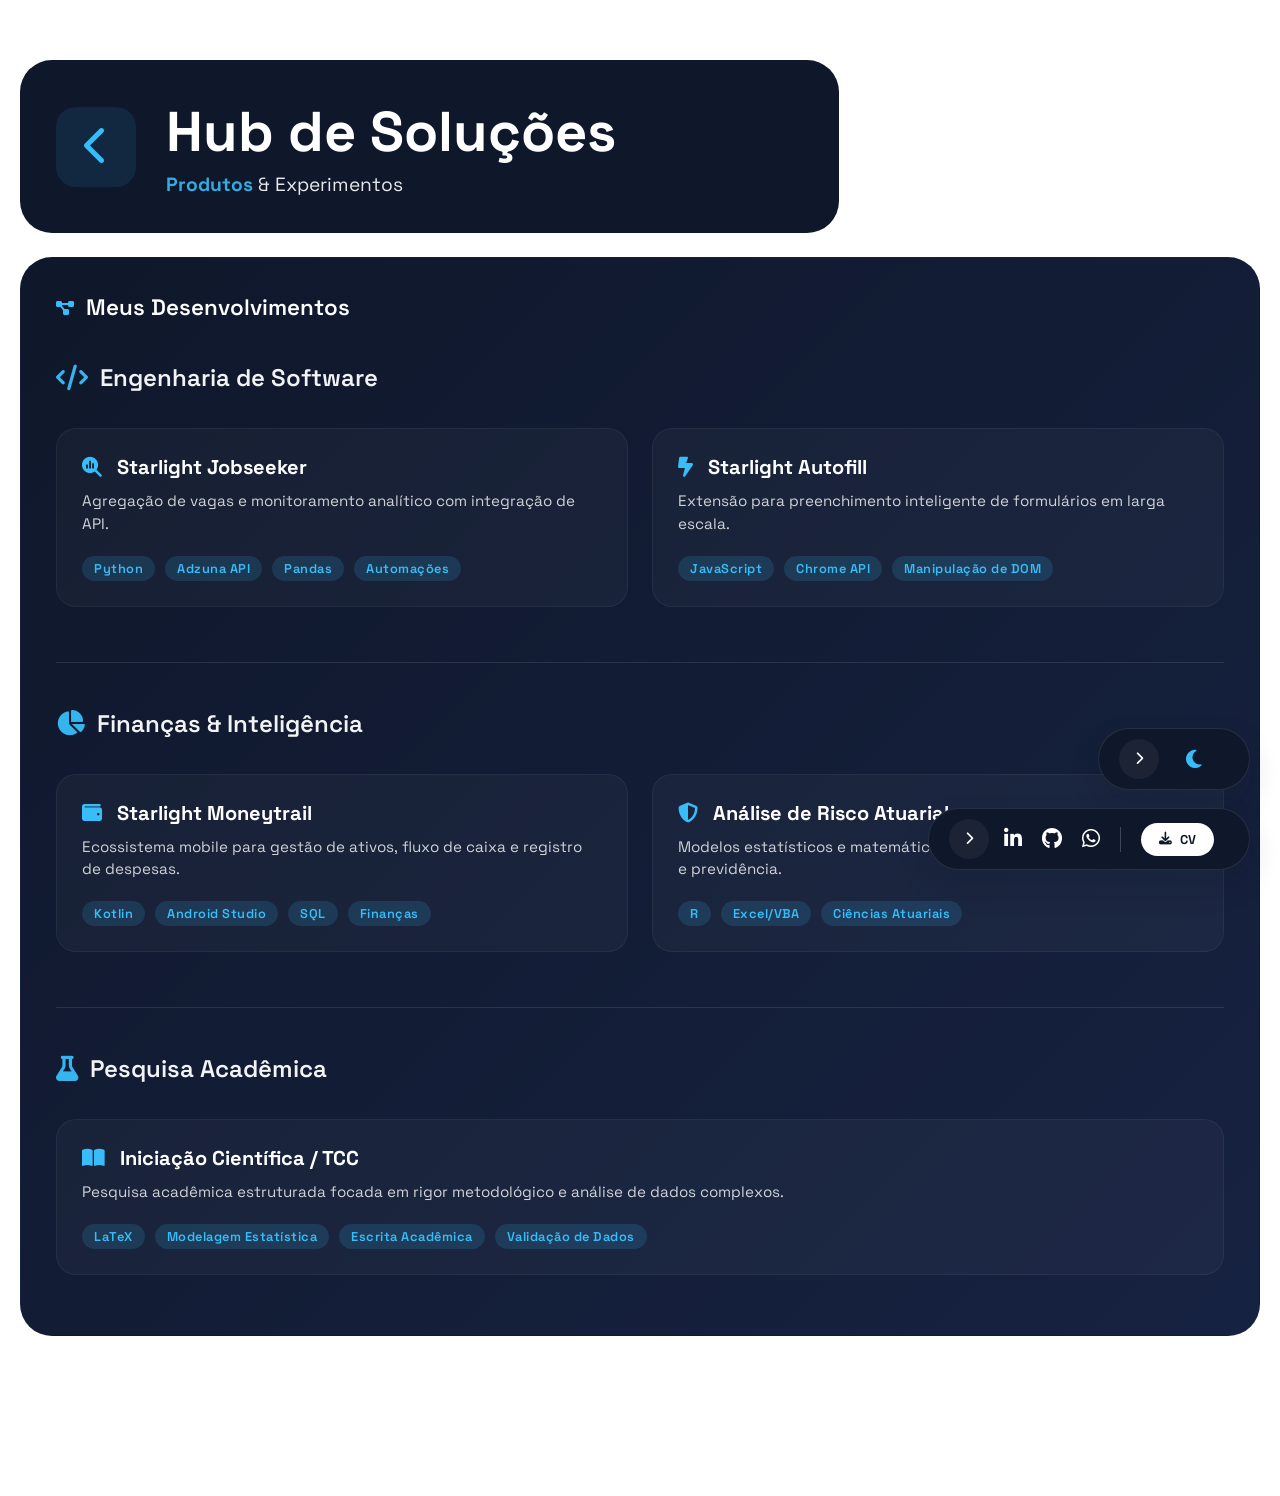
==== projetos.html @ 5968f695 "first commit" ====
<!DOCTYPE html>
<html lang="pt-BR">

<head>
    <meta charset="UTF-8">
    <meta name="viewport" content="width=device-width, initial-scale=1.0">
    <title>hub de soluções | gabriel qr</title>
    <link rel="preconnect" href="https://fonts.googleapis.com">
    <link rel="preconnect" href="https://fonts.gstatic.com" crossorigin>
    <link href="https://fonts.googleapis.com/css2?family=Space+Grotesk:wght@300;400;600;700&display=swap"
        rel="stylesheet">
    <link rel="stylesheet" href="https://cdnjs.cloudflare.com/ajax/libs/font-awesome/6.5.1/css/all.min.css">
    <link rel="stylesheet" href="style.css">
    <style>
        .projects-grid-container {
            display: grid;
            grid-template-columns: repeat(auto-fit, minmax(320px, 1fr));
            gap: 24px;
            width: 100%;
        }

        .hero-icon-container a {
            color: inherit;
            text-decoration: none;
            transition: var(--transition);
        }

        .hero-icon-container a:hover {
            transform: scale(1.1);
            color: white;
        }
    </style>
</head>

<body>

    <main class="portfolio-layout">

        <!-- HEADER HERO (12 Colunas) -->
        <header class="bento-card hero-card">
            <div class="hero-icon-container">
                <a href="index.html" aria-label="Voltar"><i class="fa-solid fa-chevron-left"></i></a>
            </div>
            <div class="hero-content">
                <h1>Hub de Soluções</h1>
                <h2><span class="highlight">Produtos</span> & Experimentos</h2>
            </div>
        </header>

        <!-- MAIN PROJECTS CONTENT (12 Colunas) -->
        <article class="bento-card projects-card" style="grid-column: span 12;">
            <div class="card-title-icon">
                <i class="fa-solid fa-diagram-project"></i>
                <h3>Meus Desenvolvimentos</h3>
            </div>

            <!-- Cluster 1: Engenharia de Software -->
            <div class="cluster-section">
                <h4 class="cluster-title"><i class="fa-solid fa-code"></i> Engenharia de Software</h4>
                <div class="projects-grid-container">
                    <div class="project-module">
                        <div class="project-header">
                            <h4><i class="fa-solid fa-magnifying-glass-chart"
                                    style="color:var(--accent); margin-right:10px;"></i> Starlight Jobseeker</h4>
                        </div>
                        <p>Agregação de vagas e monitoramento analítico com integração de API.</p>
                        <div class="tech-badges">
                            <span class="tech-badge">Python</span>
                            <span class="tech-badge">Adzuna API</span>
                            <span class="tech-badge">Pandas</span>
                            <span class="tech-badge">Automações</span>
                        </div>
                    </div>

                    <div class="project-module">
                        <div class="project-header">
                            <h4><i class="fa-solid fa-bolt-lightning"
                                    style="color:var(--accent); margin-right:10px;"></i> Starlight Autofill</h4>
                        </div>
                        <p>Extensão para preenchimento inteligente de formulários em larga escala.</p>
                        <div class="tech-badges">
                            <span class="tech-badge">JavaScript</span>
                            <span class="tech-badge">Chrome API</span>
                            <span class="tech-badge">Manipulação de DOM</span>
                        </div>
                    </div>
                </div>
            </div>

            <hr class="card-divider">

            <!-- Cluster 2: Finanças & Inteligência -->
            <div class="cluster-section">
                <h4 class="cluster-title"><i class="fa-solid fa-chart-pie"></i> Finanças & Inteligência</h4>
                <div class="projects-grid-container">
                    <div class="project-module">
                        <div class="project-header">
                            <h4><i class="fa-solid fa-wallet" style="color:var(--accent); margin-right:10px;"></i>
                                Starlight Moneytrail</h4>
                        </div>
                        <p>Ecossistema mobile para gestão de ativos, fluxo de caixa e registro de despesas.</p>
                        <div class="tech-badges">
                            <span class="tech-badge">Kotlin</span>
                            <span class="tech-badge">Android Studio</span>
                            <span class="tech-badge">SQL</span>
                            <span class="tech-badge">Finanças</span>
                        </div>
                    </div>

                    <div class="project-module">
                        <div class="project-header">
                            <h4><i class="fa-solid fa-shield-halved"
                                    style="color:var(--accent); margin-right:10px;"></i> Análise de Risco Atuarial</h4>
                        </div>
                        <p>Modelos estatísticos e matemáticos voltados ao mercado de seguros e previdência.</p>
                        <div class="tech-badges">
                            <span class="tech-badge">R</span>
                            <span class="tech-badge">Excel/VBA</span>
                            <span class="tech-badge">Ciências Atuariais</span>
                        </div>
                    </div>
                </div>
            </div>

            <hr class="card-divider">

            <!-- Cluster 3: Pesquisa Acadêmica -->
            <div class="cluster-section">
                <h4 class="cluster-title"><i class="fa-solid fa-flask"></i> Pesquisa Acadêmica</h4>
                <div class="projects-grid-container">
                    <div class="project-module">
                        <div class="project-header">
                            <h4><i class="fa-solid fa-book-open" style="color:var(--accent); margin-right:10px;"></i>
                                Iniciação Científica / TCC</h4>
                        </div>
                        <p>Pesquisa acadêmica estruturada focada em rigor metodológico e análise de dados complexos.</p>
                        <div class="tech-badges">
                            <span class="tech-badge">LaTeX</span>
                            <span class="tech-badge">Modelagem Estatística</span>
                            <span class="tech-badge">Escrita Acadêmica</span>
                            <span class="tech-badge">Validação de Dados</span>
                        </div>
                    </div>
                </div>
            </div>

        </article>
    </main>

    <nav class="action-dock" id="themeDock" style="bottom: 110px;">
        <button class="dock-toggle" id="themeDockToggle" aria-label="Toggle Theme Dock">
            <i class="fa-solid fa-chevron-right"></i>
        </button>
        <div class="dock-wrapper">
            <button id="themeToggleBtn" class="theme-toggle-btn" aria-label="Alternar Tema">
                <i class="fa-solid fa-moon"></i>
            </button>
        </div>
    </nav>

    <nav class="action-dock" id="actionDock">
        <button class="dock-toggle" id="dockToggle" aria-label="Toggle Dock">
            <i class="fa-solid fa-chevron-right"></i>
        </button>
        <div class="dock-wrapper">
            <a href="https://linkedin.com/in/gabrielqramires" target="_blank"><i
                    class="fa-brands fa-linkedin-in"></i></a>
            <a href="https://github.com/aqramires" target="_blank"><i class="fa-brands fa-github"></i></a>
            <a href="https://wa.me/5511981564181" target="_blank"><i class="fa-brands fa-whatsapp"></i></a>
            <div class="dock-sep"></div>
            <a href="cv_gabriel_qr.pdf" download class="dock-cv">
                <i class="fa-solid fa-download"></i> <span>CV</span>
            </a>
        </div>
    </nav>

    <script src="actions.js"></script>
</body>

</html>
---- style.css ----
:root {
    --bg-white: #ffffff;
    --navy: #0f172a;
    --navy-light: #1e293b;
    --accent: #38bdf8;
    --gray-light: #f1f5f9;
    --border: #e2e8f0;
    --transition: all 0.3s cubic-bezier(0.4, 0, 0.2, 1);
    --card-border: transparent;
}

[data-theme="dark"] {
    --bg-white: #020617; /* Slate muito escuro para o fundo da página */
    --navy: #0f172a; /* Mantém os cards escuros */
    --navy-light: #1e293b;
    --card-border: rgba(255, 255, 255, 0.05); /* Borda sutil para separar os cards do fundo escuro */
}

* { margin: 0; padding: 0; box-sizing: border-box; }
body {
    font-family: 'Space Grotesk', sans-serif;
    background-color: var(--bg-white);
    color: var(--navy);
    min-height: 100vh;
    padding: 60px 20px 160px;
    display: flex;
    justify-content: center;
    transition: background-color 0.5s ease;
}

/* ========================================= */
/* 12-COLUMN GRID SYSTEM (UX RESTRUCTURE)    */
/* ========================================= */
.portfolio-layout {
    display: grid;
    grid-template-columns: 1fr;
    gap: 24px;
    width: 100%;
    max-width: 1350px;
    align-items: stretch;
}

@media (min-width: 1024px) {
    .portfolio-layout {
        grid-template-columns: repeat(12, 1fr);
    }
    .hero-card { grid-column: span 8; }
    .edu-card { grid-column: span 4; display: flex; flex-direction: column; justify-content: center; }
    .sidebar { grid-column: span 4; }
    .main-content { grid-column: span 8; }
    .cert-card { grid-column: span 4; }
    .projects-card { grid-column: span 8; display: flex; flex-direction: column; justify-content: center; }
    .skills-card { grid-column: span 12; }
}

.sidebar, .main-content {
    display: flex;
    flex-direction: column;
    gap: 24px;
}


/* Base Bento Card Components */
.bento-card {
    background: var(--navy);
    color: white;
    border-radius: 32px;
    padding: 35px;
    text-decoration: none;
    transition: var(--transition);
    border: 1px solid var(--card-border);
}
.bento-card:hover { 
    transform: translateY(-5px); 
    box-shadow: 0 20px 40px rgba(15, 23, 42, 0.15); 
}

/* Hero Section */
.hero-card {
    display: flex;
    align-items: center;
    gap: 30px;
}
.hero-icon-container {
    width: 80px;
    height: 80px;
    background: rgba(56, 189, 248, 0.1);
    border-radius: 20px;
    display: flex;
    align-items: center;
    justify-content: center;
    font-size: 2.5rem;
    color: var(--accent);
    flex-shrink: 0;
}
.hero-content h1 { font-size: 3.5rem; margin-bottom: 5px; }
.hero-content h2 { font-weight: 400; font-size: 1.2rem; opacity: 0.9; }

/* Visual Highlights */
.highlight {
    color: var(--accent);
    font-weight: 700;
}
.card-divider {
    border: none;
    height: 1px;
    background: rgba(255, 255, 255, 0.1);
    margin: 30px 0;
}

.card-title-icon { 
    display: flex; 
    align-items: center; 
    gap: 12px; 
    margin-bottom: 25px; 
    color: var(--accent); 
}
.card-title-icon h3 { font-size: 1.4rem; font-weight: 600; color: white; }

/* Sidebar Elements */
.about-card p {
    font-size: 1rem;
    line-height: 1.6;
    opacity: 0.9;
}
.lang-info {
    margin-top: 15px;
    font-size: 1rem;
    color: var(--accent);
    display: inline-flex;
    align-items: center;
    gap: 8px;
    background: rgba(56, 189, 248, 0.1);
    padding: 6px 14px;
    border-radius: 8px;
    font-weight: 600;
}

.cert-icon { color: var(--accent); margin-right: 8px; font-size: 1.1rem; }

.resumo-details {
    max-height: 0;
    overflow: hidden;
    transition: max-height 0.5s cubic-bezier(0.4, 0, 0.2, 1), opacity 0.5s ease;
    opacity: 0;
}
.about-card.expanded .resumo-details {
    max-height: 800px;
    opacity: 1;
}

.edu-item { margin-bottom: 20px; }
.edu-item:last-child { margin-bottom: 0; }
.edu-item strong { display: block; font-size: 1.1rem; margin-bottom: 5px; }
.edu-item p { opacity: 0.7; font-size: 0.9rem; }

.skills-content {
    display: grid;
    grid-template-columns: repeat(auto-fit, minmax(250px, 1fr));
    gap: 30px;
}
.skill-category h4 { color: var(--accent); font-size: 1rem; margin-bottom: 8px; display: flex; align-items: center; gap: 8px; }
.skill-category p { font-size: 0.95rem; opacity: 0.9; line-height: 1.4; }

.extra-list { list-style: none; }
.extra-list li { margin-bottom: 15px; font-size: 0.95rem; line-height: 1.5; opacity: 0.9; }
.extra-list strong { color: var(--accent); }

/* Main Content: Vertical Timeline */
.card-title-header-row {
    display: flex;
    justify-content: space-between;
    align-items: flex-start;
}
.global-action-btn {
    background: transparent;
    color: var(--accent);
    border: 1px solid var(--accent);
    padding: 6px 12px;
    border-radius: 20px;
    font-size: 0.85rem;
    font-weight: 600;
    cursor: pointer;
    transition: var(--transition);
}
.global-action-btn:hover {
    background: var(--accent);
    color: var(--navy);
}

.timeline {
    display: flex;
    flex-direction: column;
    gap: 30px;
    margin-left: 20px;
    border-left: 2px solid rgba(255, 255, 255, 0.1);
    padding-left: 30px;
}
.timeline-item {
    position: relative;
}
.timeline-icon {
    position: absolute;
    left: -50px; /* 30px padding + 20px half width */
    top: 0;
    width: 40px;
    height: 40px;
    background: var(--navy-light);
    border: 2px solid var(--accent);
    border-radius: 50%;
    display: flex;
    align-items: center;
    justify-content: center;
    color: white;
    font-size: 1.2rem;
    z-index: 2;
}
.timeline-content h4 { font-size: 1.4rem; margin-bottom: 5px; }
.timeline-content .date { display: inline-block; font-size: 0.9rem; color: var(--accent); margin-bottom: 10px; font-weight: 600; background: rgba(56, 189, 248, 0.1); padding: 4px 10px; border-radius: 6px; }

/* Timeline Expansion Styles */
.expand-btn {
    display: flex;
    align-items: center;
    gap: 6px;
    background: none;
    border: none;
    color: white;
    opacity: 0.6;
    font-family: inherit;
    font-size: 0.9rem;
    cursor: pointer;
    margin-bottom: 15px;
    transition: var(--transition);
}
.expand-btn:hover { opacity: 1; color: var(--accent); }
.expand-btn i { transition: transform 0.3s ease; }
.timeline-item.expanded .expand-btn i { transform: rotate(180deg); }

.timeline-details {
    max-height: 0;
    overflow: hidden;
    transition: max-height 0.5s cubic-bezier(0.4, 0, 0.2, 1), opacity 0.5s ease;
    opacity: 0;
}
.timeline-item.expanded .timeline-details {
    max-height: 1000px; /* valor grande o suficiente para o conteúdo */
    opacity: 1;
}

.timeline-content ul { list-style: none; }
.timeline-content li { font-size: 1rem; line-height: 1.6; opacity: 0.85; margin-bottom: 12px; position: relative; padding-left: 15px; }
.timeline-content li::before { content: "•"; color: var(--accent); font-weight: bold; position: absolute; left: 0; top: 0; }

/* Main Content: Project Stack */
.projects-card { background: linear-gradient(135deg, var(--navy) 0%, #162241 100%); }
.project-stack {
    display: flex;
    flex-direction: column;
    gap: 20px;
}

/* Cluster Titles (Projetos.html) */
.cluster-section {
    margin-bottom: 25px;
}
.cluster-title {
    font-size: 1.5rem;
    color: white;
    margin-bottom: 35px; /* Distanciamento extra exigido */
    margin-top: 15px;
    display: flex;
    align-items: center;
    gap: 12px;
    opacity: 0.95;
    font-weight: 600;
}
.cluster-title i {
    color: var(--accent);
    font-size: 1.6rem;
}

.project-module {
    background: rgba(255, 255, 255, 0.03);
    border: 1px solid rgba(255, 255, 255, 0.05);
    border-radius: 20px;
    padding: 25px;
    transition: var(--transition);
}
.project-module:hover { background: rgba(255, 255, 255, 0.06); transform: translateX(5px); }
.project-header { display: flex; justify-content: space-between; align-items: center; margin-bottom: 10px; }
.project-header h4 { font-size: 1.25rem; font-weight: 700; color: white; }
.repo-link { color: var(--accent); font-size: 1.2rem; opacity: 0.8; transition: var(--transition); }
.repo-link:hover { opacity: 1; transform: scale(1.1); }
.project-module p { font-size: 0.95rem; line-height: 1.5; opacity: 0.8; margin-bottom: 20px; }
.tech-badges { display: flex; flex-wrap: wrap; gap: 10px; }
.tech-badge { background: rgba(56, 189, 248, 0.15); color: var(--accent); font-size: 0.8rem; font-weight: 600; padding: 4px 12px; border-radius: 20px; letter-spacing: 0.5px; }

/* Floating Action Dock */
.action-dock {
    position: fixed;
    bottom: 30px;
    right: 30px;
    display: flex;
    background: var(--navy);
    border-radius: 50px;
    padding: 10px 20px;
    box-shadow: 0 15px 30px rgba(15, 23, 42, 0.2);
    z-index: 1000;
    align-items: center;
    transition: all 0.5s cubic-bezier(0.4, 0, 0.2, 1);
    border: 1px solid rgba(255, 255, 255, 0.1);
}

/* THEME TOGGLE BTN */
.theme-toggle-btn {
    width: 40px;
    height: 40px;
    border-radius: 50%;
    background: transparent;
    color: var(--accent);
    border: none;
    cursor: pointer;
    font-size: 1.3rem;
    display: flex;
    align-items: center;
    justify-content: center;
    transition: var(--transition);
}
.theme-toggle-btn:hover {
    transform: scale(1.1) rotate(15deg);
}
[data-theme="dark"] .theme-toggle-btn {
    background: #1e293b;
    color: #eab308;
}

.action-dock.retracted { transform: translateX(calc(100% - 40px)); }
.dock-toggle {
    background: rgba(255,255,255,0.05); border: none; color: white;
    width: 40px; height: 40px; border-radius: 50%; cursor: pointer;
    display: flex; align-items: center; justify-content: center;
    transition: var(--transition); flex-shrink: 0;
    margin-right: 15px; /* afasta a seta dos ícones para não conflitar */
}
.dock-toggle:hover { background: rgba(255,255,255,0.15); }
.dock-toggle i { transition: transform 0.4s cubic-bezier(0.4, 0, 0.2, 1); }
.action-dock.retracted .dock-toggle i { transform: rotate(180deg); }
.dock-wrapper { display: flex; align-items: center; gap: 20px; padding-right: 15px; }
.dock-wrapper a { color: white; font-size: 1.3rem; transition: var(--transition); text-decoration: none; }
.dock-wrapper a:hover { color: var(--accent); transform: scale(1.2); }
.dock-sep { width: 1px; height: 25px; background: rgba(255,255,255,0.2); }
.dock-cv { background: white; color: var(--navy) !important; padding: 8px 18px; border-radius: 20px; font-size: 0.8rem !important; font-weight: 700; display: flex; align-items: center; gap: 8px; }

/* Responsividade Mobile */
@media (max-width: 768px) {
    .hero-card { flex-direction: column; text-align: center; padding: 30px 20px; }
    .hero-content h1 { font-size: 2.5rem; }
    .hero-content h2 { font-size: 1rem; }
    .timeline { margin-left: 10px; padding-left: 20px; }
    .timeline-icon { left: -30px; width: 30px; height: 30px; font-size: 1rem; }
}
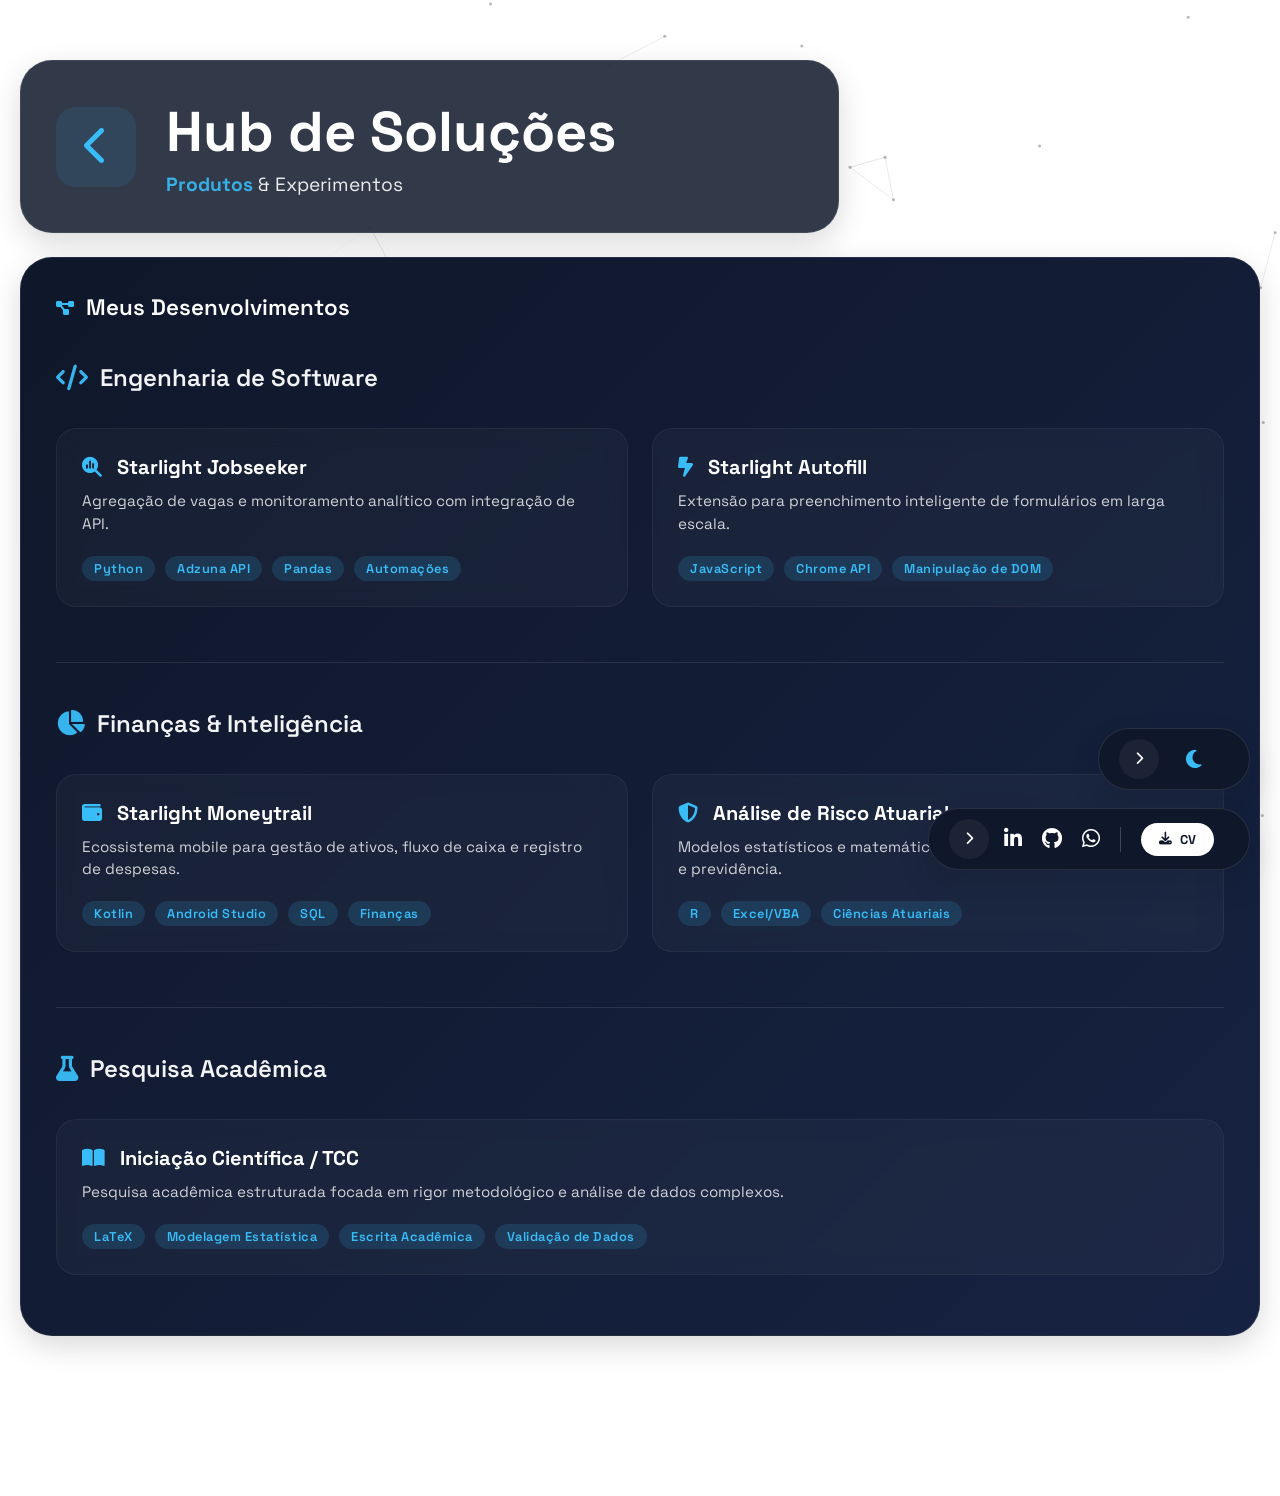
==== commit f10c4a0b: "updated visuals project narratives" ====
--- a/projetos.html
+++ b/projetos.html
@@ -33,6 +33,7 @@
 </head>
 
 <body>
+    <canvas id="networkBg"></canvas>
 
     <main class="portfolio-layout">
 
@@ -58,7 +59,7 @@
             <div class="cluster-section">
                 <h4 class="cluster-title"><i class="fa-solid fa-code"></i> Engenharia de Software</h4>
                 <div class="projects-grid-container">
-                    <div class="project-module">
+                    <div class="project-module" data-modal="tpl-jobseeker">
                         <div class="project-header">
                             <h4><i class="fa-solid fa-magnifying-glass-chart"
                                     style="color:var(--accent); margin-right:10px;"></i> Starlight Jobseeker</h4>
@@ -72,7 +73,7 @@
                         </div>
                     </div>
 
-                    <div class="project-module">
+                    <div class="project-module" data-modal="tpl-autofill">
                         <div class="project-header">
                             <h4><i class="fa-solid fa-bolt-lightning"
                                     style="color:var(--accent); margin-right:10px;"></i> Starlight Autofill</h4>
@@ -93,7 +94,7 @@
             <div class="cluster-section">
                 <h4 class="cluster-title"><i class="fa-solid fa-chart-pie"></i> Finanças & Inteligência</h4>
                 <div class="projects-grid-container">
-                    <div class="project-module">
+                    <div class="project-module" data-modal="tpl-moneytrail">
                         <div class="project-header">
                             <h4><i class="fa-solid fa-wallet" style="color:var(--accent); margin-right:10px;"></i>
                                 Starlight Moneytrail</h4>
@@ -146,6 +147,62 @@
 
         </article>
     </main>
+
+    <!-- MODAIS DE PROJETO -->
+    <div class="project-modal-overlay" id="modalOverlay">
+        <div class="project-modal-content">
+            <button class="modal-close-btn" id="modalCloseBtn" aria-label="Fechar"><i class="fa-solid fa-xmark"></i></button>
+            <div id="modalBody"></div>
+        </div>
+    </div>
+
+    <template id="tpl-jobseeker">
+        <h2 style="margin-bottom: 20px; font-size: 1.8rem;"><i class="fa-solid fa-cogs" style="color:var(--accent); margin-right: 15px;"></i> Starlight Jobseeker</h2>
+        <div class="modal-section">
+            <h3>O Desafio</h3>
+            <p>A fragmentação de vagas em plataformas distintas dificultava o monitoramento e a análise quantitativa do mercado para carreiras específicas. Havia a necessidade de consolidar os dados e extrair insights analíticos de forma escalável.</p>
+        </div>
+        <div class="modal-section">
+            <h3>A Engenharia</h3>
+            <p>Construída em Python, a aplicação consome a API da Adzuna, filtrando requisições em tempo real. Os dados são estruturados com Pandas e disponibilizados em um dashboard interativo para análise exploratória e rastreamento de aplicações.</p>
+        </div>
+        <div class="modal-section">
+            <h3>O Impacto</h3>
+            <p>Redução drástica no tempo gasto na busca manual de vagas, gerando um repositório centralizado que permite visão estratégica e exportação automatizada para acompanhamento do funil de candidaturas.</p>
+        </div>
+    </template>
+
+    <template id="tpl-moneytrail">
+        <h2 style="margin-bottom: 20px; font-size: 1.8rem;"><i class="fa-solid fa-search-dollar" style="color:var(--accent); margin-right: 15px;"></i> Starlight Moneytrail</h2>
+        <div class="modal-section">
+            <h3>O Desafio</h3>
+            <p>Ausência de uma ferramenta mobile que unificasse a gestão de fluxo de caixa pessoal com uma auditoria rigorosa de despesas em tempo real, sem dependência de planilhas complexas.</p>
+        </div>
+        <div class="modal-section">
+            <h3>A Engenharia</h3>
+            <p>Desenvolvido nativamente em Kotlin para Android Studio, o aplicativo utiliza banco de dados para armazenamento local e logs imutáveis, garantindo integridade e consistência transacional nos registros de ativos e passivos.</p>
+        </div>
+        <div class="modal-section">
+            <h3>O Impacto</h3>
+            <p>Centralizou 100% da operação financeira em um único ecossistema mobile de alta performance, permitindo rastreabilidade granular e projeções analíticas sobre o patrimônio consolidado.</p>
+        </div>
+    </template>
+
+    <template id="tpl-autofill">
+        <h2 style="margin-bottom: 20px; font-size: 1.8rem;"><i class="fa-solid fa-bolt" style="color:var(--accent); margin-right: 15px;"></i> Starlight Autofill</h2>
+        <div class="modal-section">
+            <h3>O Desafio</h3>
+            <p>Processos seletivos exigem o preenchimento repetitivo de formulários extensos. A tarefa consumia tempo excessivo e era propensa a erros de digitação.</p>
+        </div>
+        <div class="modal-section">
+            <h3>A Engenharia</h3>
+            <p>Extensão baseada em JavaScript Vanilla e Chrome API. O script injeta lógica de mapeamento no DOM, identificando campos de formulário por heurísticas e auto-preenchendo dados armazenados no navegador.</p>
+        </div>
+        <div class="modal-section">
+            <h3>O Impacto</h3>
+            <p>Acelerou o tempo de candidatura em mais de 90% (de minutos para instantes), aumentando drasticamente o volume e a precisão das submissões diárias.</p>
+        </div>
+    </template>
 
     <nav class="action-dock" id="themeDock" style="bottom: 110px;">
         <button class="dock-toggle" id="themeDockToggle" aria-label="Toggle Theme Dock">
--- a/style.css
+++ b/style.css
@@ -10,10 +10,21 @@
 }
 
 [data-theme="dark"] {
-    --bg-white: #020617; /* Slate muito escuro para o fundo da página */
-    --navy: #0f172a; /* Mantém os cards escuros */
+    --bg-white: #020617; 
+    --navy: #0f172a; 
     --navy-light: #1e293b;
-    --card-border: rgba(255, 255, 255, 0.05); /* Borda sutil para separar os cards do fundo escuro */
+    --card-border: rgba(255, 255, 255, 0.08); 
+}
+
+/* Fundo Dinâmico & Cursor */
+#networkBg {
+    position: fixed;
+    top: 0;
+    left: 0;
+    width: 100vw;
+    height: 100vh;
+    z-index: -1;
+    pointer-events: none;
 }
 
 * { margin: 0; padding: 0; box-sizing: border-box; }
@@ -62,13 +73,16 @@
 
 /* Base Bento Card Components */
 .bento-card {
-    background: var(--navy);
+    background: rgba(15, 23, 42, 0.85); /* Navy translúcido */
+    backdrop-filter: blur(12px);
+    -webkit-backdrop-filter: blur(12px);
     color: white;
     border-radius: 32px;
     padding: 35px;
     text-decoration: none;
     transition: var(--transition);
-    border: 1px solid var(--card-border);
+    border: 1px solid rgba(255, 255, 255, 0.08);
+    box-shadow: 0 10px 30px rgba(0, 0, 0, 0.15);
 }
 .bento-card:hover { 
     transform: translateY(-5px); 
@@ -161,6 +175,8 @@
 }
 .skill-category h4 { color: var(--accent); font-size: 1rem; margin-bottom: 8px; display: flex; align-items: center; gap: 8px; }
 .skill-category p { font-size: 0.95rem; opacity: 0.9; line-height: 1.4; }
+.skill-category { background: rgba(255,255,255,0.03); padding: 20px; border-radius: 20px; text-align: left; transition: var(--transition); border: 1px solid transparent; }
+.skill-category:hover { background: rgba(255,255,255,0.06); transform: translateY(-3px); }
 
 .extra-list { list-style: none; }
 .extra-list li { margin-bottom: 15px; font-size: 0.95rem; line-height: 1.5; opacity: 0.9; }
@@ -282,13 +298,69 @@
 
 .project-module {
     background: rgba(255, 255, 255, 0.03);
+    backdrop-filter: blur(10px);
+    -webkit-backdrop-filter: blur(10px);
     border: 1px solid rgba(255, 255, 255, 0.05);
     border-radius: 20px;
     padding: 25px;
     transition: var(--transition);
-}
-.project-module:hover { background: rgba(255, 255, 255, 0.06); transform: translateX(5px); }
+    cursor: pointer;
+}
+.project-module:hover { background: rgba(255, 255, 255, 0.08); transform: translateY(-5px); box-shadow: 0 10px 20px rgba(0,0,0,0.2); }
 .project-header { display: flex; justify-content: space-between; align-items: center; margin-bottom: 10px; }
+
+/* Deep Dive Modals */
+.project-modal-overlay {
+    position: fixed;
+    top: 0; left: 0; width: 100vw; height: 100vh;
+    background: rgba(2, 6, 23, 0.8);
+    backdrop-filter: blur(8px);
+    -webkit-backdrop-filter: blur(8px);
+    z-index: 10000;
+    display: flex;
+    justify-content: center;
+    align-items: center;
+    opacity: 0;
+    pointer-events: none;
+    transition: var(--transition);
+}
+.project-modal-overlay.active {
+    opacity: 1;
+    pointer-events: all;
+}
+.project-modal-content {
+    background: var(--navy);
+    width: 90%;
+    max-width: 700px;
+    max-height: 90vh;
+    overflow-y: auto;
+    border-radius: 20px;
+    padding: 40px;
+    border: 1px solid rgba(255, 255, 255, 0.1);
+    box-shadow: 0 25px 50px rgba(0,0,0,0.5);
+    transform: translateY(30px) scale(0.95);
+    transition: all 0.4s cubic-bezier(0.25, 1, 0.5, 1);
+    position: relative;
+    color: white;
+}
+.project-modal-overlay.active .project-modal-content {
+    transform: translateY(0) scale(1);
+}
+.modal-close-btn {
+    position: absolute;
+    top: 20px; right: 20px;
+    background: transparent;
+    border: none;
+    color: white;
+    font-size: 1.5rem;
+    cursor: pointer;
+    transition: var(--transition);
+}
+.modal-close-btn:hover { color: var(--accent); transform: scale(1.1) rotate(90deg); }
+.modal-section { margin-top: 25px; }
+.modal-section h3 { font-size: 1.2rem; color: var(--accent); margin-bottom: 10px; display: flex; align-items: center; gap: 10px; }
+.modal-section p { font-size: 1rem; line-height: 1.6; opacity: 0.85; }
+
 .project-header h4 { font-size: 1.25rem; font-weight: 700; color: white; }
 .repo-link { color: var(--accent); font-size: 1.2rem; opacity: 0.8; transition: var(--transition); }
 .repo-link:hover { opacity: 1; transform: scale(1.1); }
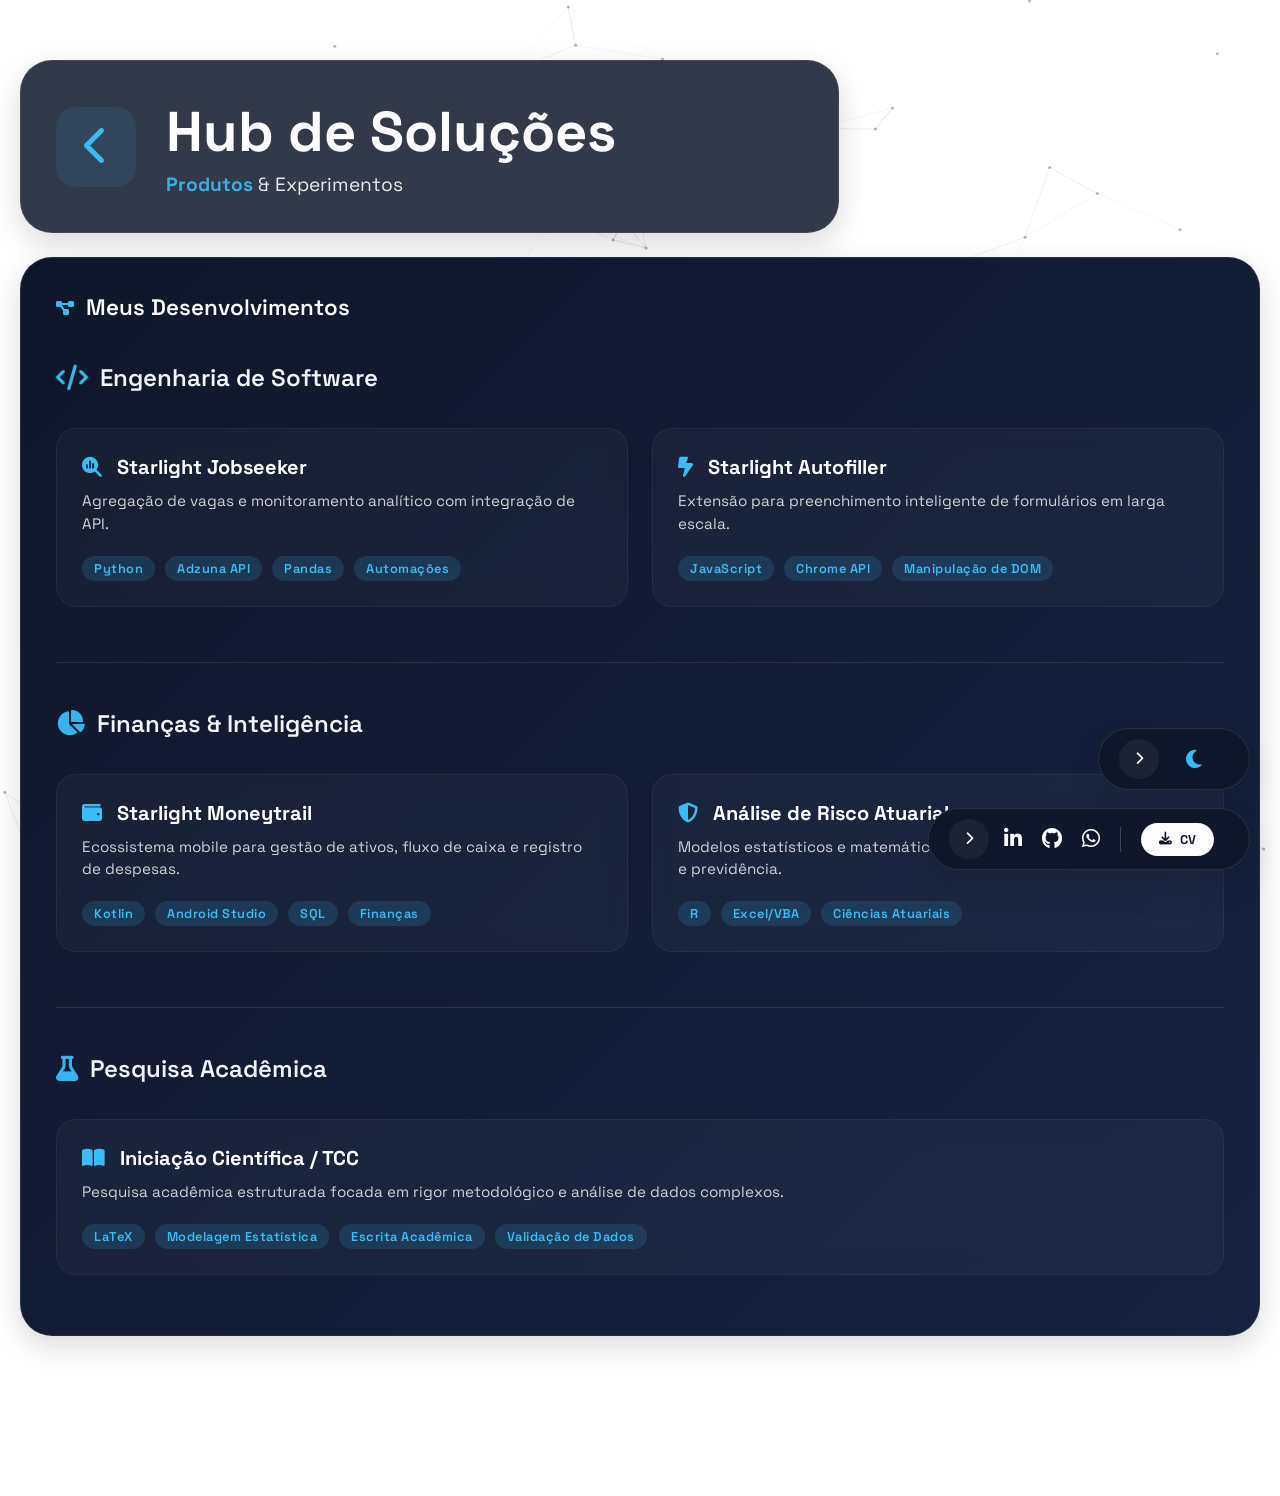
==== commit 8cca6443: "fixed typo and docker persistence animation" ====
--- a/projetos.html
+++ b/projetos.html
@@ -76,7 +76,7 @@
                     <div class="project-module" data-modal="tpl-autofill">
                         <div class="project-header">
                             <h4><i class="fa-solid fa-bolt-lightning"
-                                    style="color:var(--accent); margin-right:10px;"></i> Starlight Autofill</h4>
+                                    style="color:var(--accent); margin-right:10px;"></i> Starlight Autofiller</h4>
                         </div>
                         <p>Extensão para preenchimento inteligente de formulários em larga escala.</p>
                         <div class="tech-badges">
@@ -151,56 +151,73 @@
     <!-- MODAIS DE PROJETO -->
     <div class="project-modal-overlay" id="modalOverlay">
         <div class="project-modal-content">
-            <button class="modal-close-btn" id="modalCloseBtn" aria-label="Fechar"><i class="fa-solid fa-xmark"></i></button>
+            <button class="modal-close-btn" id="modalCloseBtn" aria-label="Fechar"><i
+                    class="fa-solid fa-xmark"></i></button>
             <div id="modalBody"></div>
         </div>
     </div>
 
     <template id="tpl-jobseeker">
-        <h2 style="margin-bottom: 20px; font-size: 1.8rem;"><i class="fa-solid fa-cogs" style="color:var(--accent); margin-right: 15px;"></i> Starlight Jobseeker</h2>
+        <h2 style="margin-bottom: 20px; font-size: 1.8rem;"><i class="fa-solid fa-cogs"
+                style="color:var(--accent); margin-right: 15px;"></i> Starlight Jobseeker</h2>
         <div class="modal-section">
             <h3>O Desafio</h3>
-            <p>A fragmentação de vagas em plataformas distintas dificultava o monitoramento e a análise quantitativa do mercado para carreiras específicas. Havia a necessidade de consolidar os dados e extrair insights analíticos de forma escalável.</p>
+            <p>A fragmentação de vagas em plataformas distintas dificultava o monitoramento e a análise quantitativa do
+                mercado para carreiras específicas. Havia a necessidade de consolidar os dados e extrair insights
+                analíticos de forma escalável.</p>
         </div>
         <div class="modal-section">
             <h3>A Engenharia</h3>
-            <p>Construída em Python, a aplicação consome a API da Adzuna, filtrando requisições em tempo real. Os dados são estruturados com Pandas e disponibilizados em um dashboard interativo para análise exploratória e rastreamento de aplicações.</p>
+            <p>Construída em Python, a aplicação consome a API da Adzuna, filtrando requisições em tempo real. Os dados
+                são estruturados com Pandas e disponibilizados em um dashboard interativo para análise exploratória e
+                rastreamento de aplicações.</p>
         </div>
         <div class="modal-section">
             <h3>O Impacto</h3>
-            <p>Redução drástica no tempo gasto na busca manual de vagas, gerando um repositório centralizado que permite visão estratégica e exportação automatizada para acompanhamento do funil de candidaturas.</p>
+            <p>Redução drástica no tempo gasto na busca manual de vagas, gerando um repositório centralizado que permite
+                visão estratégica e exportação automatizada para acompanhamento do funil de candidaturas.</p>
         </div>
     </template>
 
     <template id="tpl-moneytrail">
-        <h2 style="margin-bottom: 20px; font-size: 1.8rem;"><i class="fa-solid fa-search-dollar" style="color:var(--accent); margin-right: 15px;"></i> Starlight Moneytrail</h2>
+        <h2 style="margin-bottom: 20px; font-size: 1.8rem;"><i class="fa-solid fa-search-dollar"
+                style="color:var(--accent); margin-right: 15px;"></i> Starlight Moneytrail</h2>
         <div class="modal-section">
             <h3>O Desafio</h3>
-            <p>Ausência de uma ferramenta mobile que unificasse a gestão de fluxo de caixa pessoal com uma auditoria rigorosa de despesas em tempo real, sem dependência de planilhas complexas.</p>
+            <p>Ausência de uma ferramenta mobile que unificasse a gestão de fluxo de caixa pessoal com uma auditoria
+                rigorosa de despesas em tempo real, sem dependência de planilhas complexas.</p>
         </div>
         <div class="modal-section">
             <h3>A Engenharia</h3>
-            <p>Desenvolvido nativamente em Kotlin para Android Studio, o aplicativo utiliza banco de dados para armazenamento local e logs imutáveis, garantindo integridade e consistência transacional nos registros de ativos e passivos.</p>
+            <p>Desenvolvido nativamente em Kotlin para Android Studio, o aplicativo utiliza banco de dados para
+                armazenamento local e logs imutáveis, garantindo integridade e consistência transacional nos registros
+                de ativos e passivos.</p>
         </div>
         <div class="modal-section">
             <h3>O Impacto</h3>
-            <p>Centralizou 100% da operação financeira em um único ecossistema mobile de alta performance, permitindo rastreabilidade granular e projeções analíticas sobre o patrimônio consolidado.</p>
+            <p>Centralizou 100% da operação financeira em um único ecossistema mobile de alta performance, permitindo
+                rastreabilidade granular e projeções analíticas sobre o patrimônio consolidado.</p>
         </div>
     </template>
 
     <template id="tpl-autofill">
-        <h2 style="margin-bottom: 20px; font-size: 1.8rem;"><i class="fa-solid fa-bolt" style="color:var(--accent); margin-right: 15px;"></i> Starlight Autofill</h2>
+        <h2 style="margin-bottom: 20px; font-size: 1.8rem;"><i class="fa-solid fa-bolt"
+                style="color:var(--accent); margin-right: 15px;"></i> Starlight Autofill</h2>
         <div class="modal-section">
             <h3>O Desafio</h3>
-            <p>Processos seletivos exigem o preenchimento repetitivo de formulários extensos. A tarefa consumia tempo excessivo e era propensa a erros de digitação.</p>
+            <p>Processos seletivos exigem o preenchimento repetitivo de formulários extensos. A tarefa consumia tempo
+                excessivo e era propensa a erros de digitação.</p>
         </div>
         <div class="modal-section">
             <h3>A Engenharia</h3>
-            <p>Extensão baseada em JavaScript Vanilla e Chrome API. O script injeta lógica de mapeamento no DOM, identificando campos de formulário por heurísticas e auto-preenchendo dados armazenados no navegador.</p>
+            <p>Extensão baseada em JavaScript Vanilla e Chrome API. O script injeta lógica de mapeamento no DOM,
+                identificando campos de formulário por heurísticas e auto-preenchendo dados armazenados no navegador.
+            </p>
         </div>
         <div class="modal-section">
             <h3>O Impacto</h3>
-            <p>Acelerou o tempo de candidatura em mais de 90% (de minutos para instantes), aumentando drasticamente o volume e a precisão das submissões diárias.</p>
+            <p>Acelerou o tempo de candidatura em mais de 90% (de minutos para instantes), aumentando drasticamente o
+                volume e a precisão das submissões diárias.</p>
         </div>
     </template>
 
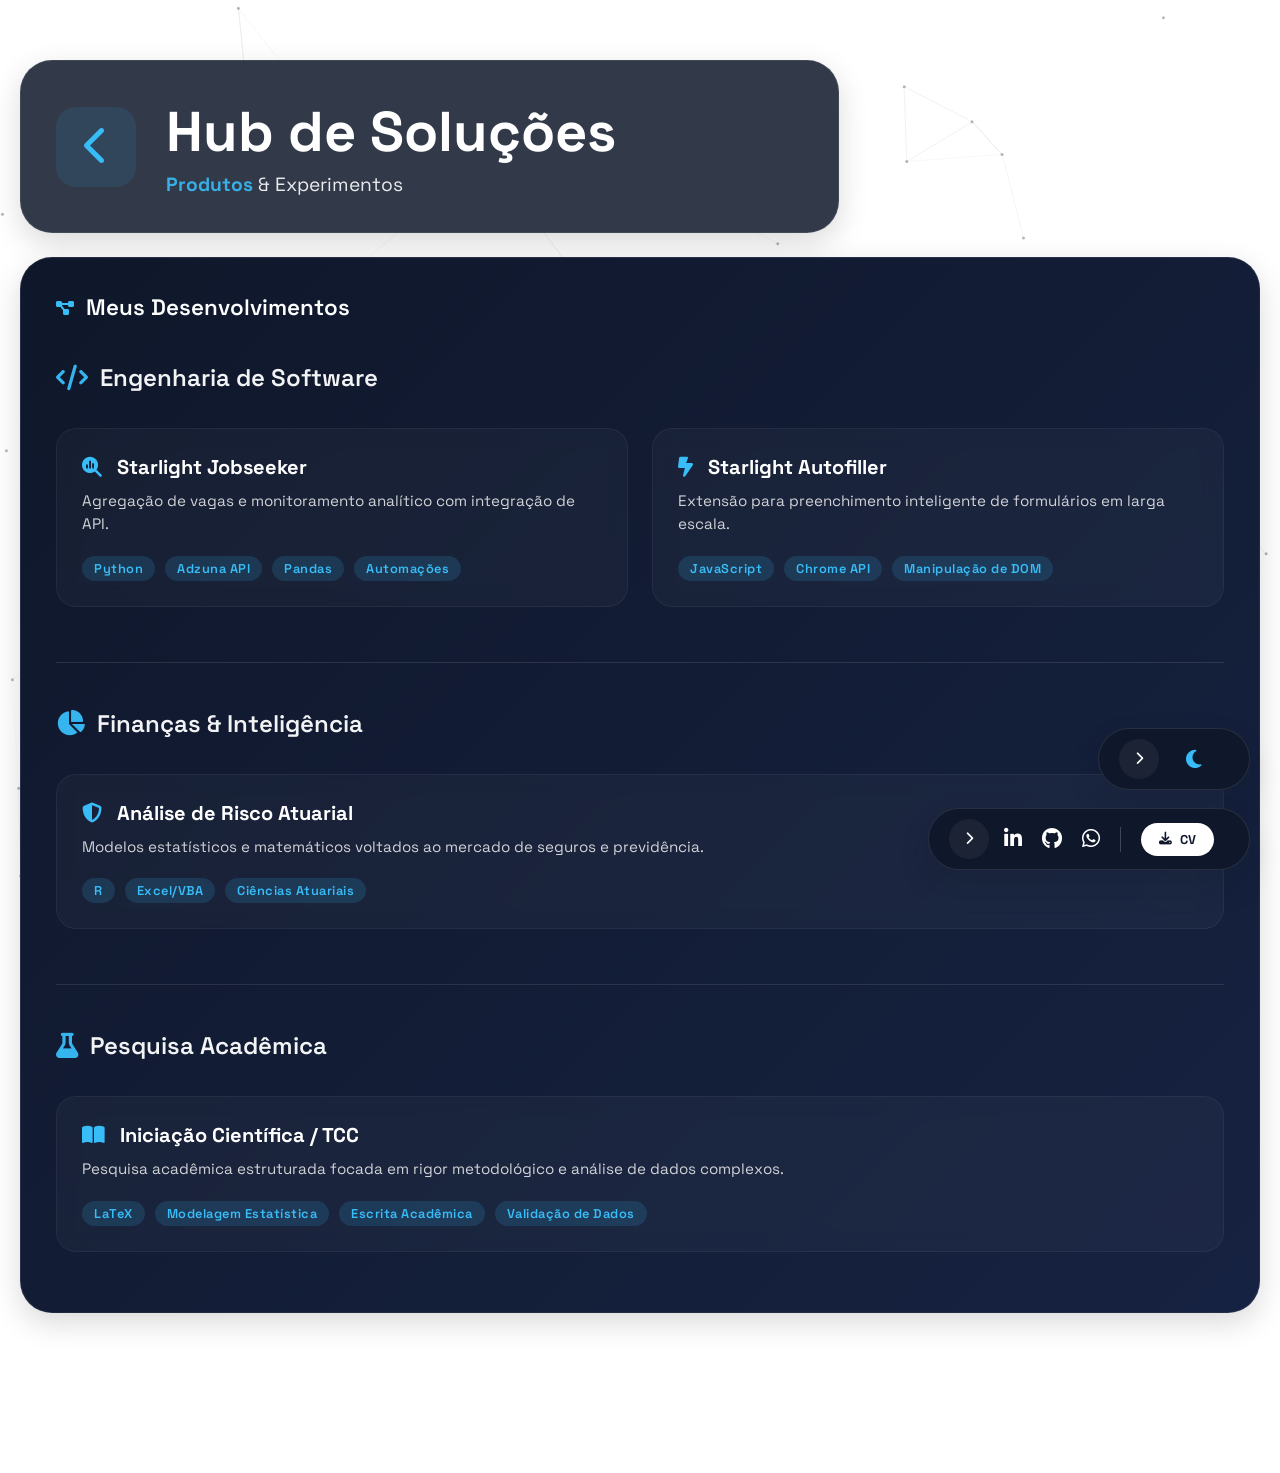
==== commit 38302b72: "removed moneytrail" ====
--- a/projetos.html
+++ b/projetos.html
@@ -93,34 +93,20 @@
             <!-- Cluster 2: Finanças & Inteligência -->
             <div class="cluster-section">
                 <h4 class="cluster-title"><i class="fa-solid fa-chart-pie"></i> Finanças & Inteligência</h4>
-                <div class="projects-grid-container">
-                    <div class="project-module" data-modal="tpl-moneytrail">
-                        <div class="project-header">
-                            <h4><i class="fa-solid fa-wallet" style="color:var(--accent); margin-right:10px;"></i>
-                                Starlight Moneytrail</h4>
-                        </div>
-                        <p>Ecossistema mobile para gestão de ativos, fluxo de caixa e registro de despesas.</p>
-                        <div class="tech-badges">
-                            <span class="tech-badge">Kotlin</span>
-                            <span class="tech-badge">Android Studio</span>
-                            <span class="tech-badge">SQL</span>
-                            <span class="tech-badge">Finanças</span>
-                        </div>
-                    </div>
-
-                    <div class="project-module">
-                        <div class="project-header">
-                            <h4><i class="fa-solid fa-shield-halved"
-                                    style="color:var(--accent); margin-right:10px;"></i> Análise de Risco Atuarial</h4>
-                        </div>
-                        <p>Modelos estatísticos e matemáticos voltados ao mercado de seguros e previdência.</p>
-                        <div class="tech-badges">
-                            <span class="tech-badge">R</span>
-                            <span class="tech-badge">Excel/VBA</span>
-                            <span class="tech-badge">Ciências Atuariais</span>
-                        </div>
+
+                <div class="project-module">
+                    <div class="project-header">
+                        <h4><i class="fa-solid fa-shield-halved" style="color:var(--accent); margin-right:10px;"></i>
+                            Análise de Risco Atuarial</h4>
+                    </div>
+                    <p>Modelos estatísticos e matemáticos voltados ao mercado de seguros e previdência.</p>
+                    <div class="tech-badges">
+                        <span class="tech-badge">R</span>
+                        <span class="tech-badge">Excel/VBA</span>
+                        <span class="tech-badge">Ciências Atuariais</span>
                     </div>
                 </div>
+            </div>
             </div>
 
             <hr class="card-divider">
@@ -176,27 +162,6 @@
             <h3>O Impacto</h3>
             <p>Redução drástica no tempo gasto na busca manual de vagas, gerando um repositório centralizado que permite
                 visão estratégica e exportação automatizada para acompanhamento do funil de candidaturas.</p>
-        </div>
-    </template>
-
-    <template id="tpl-moneytrail">
-        <h2 style="margin-bottom: 20px; font-size: 1.8rem;"><i class="fa-solid fa-search-dollar"
-                style="color:var(--accent); margin-right: 15px;"></i> Starlight Moneytrail</h2>
-        <div class="modal-section">
-            <h3>O Desafio</h3>
-            <p>Ausência de uma ferramenta mobile que unificasse a gestão de fluxo de caixa pessoal com uma auditoria
-                rigorosa de despesas em tempo real, sem dependência de planilhas complexas.</p>
-        </div>
-        <div class="modal-section">
-            <h3>A Engenharia</h3>
-            <p>Desenvolvido nativamente em Kotlin para Android Studio, o aplicativo utiliza banco de dados para
-                armazenamento local e logs imutáveis, garantindo integridade e consistência transacional nos registros
-                de ativos e passivos.</p>
-        </div>
-        <div class="modal-section">
-            <h3>O Impacto</h3>
-            <p>Centralizou 100% da operação financeira em um único ecossistema mobile de alta performance, permitindo
-                rastreabilidade granular e projeções analíticas sobre o patrimônio consolidado.</p>
         </div>
     </template>
 
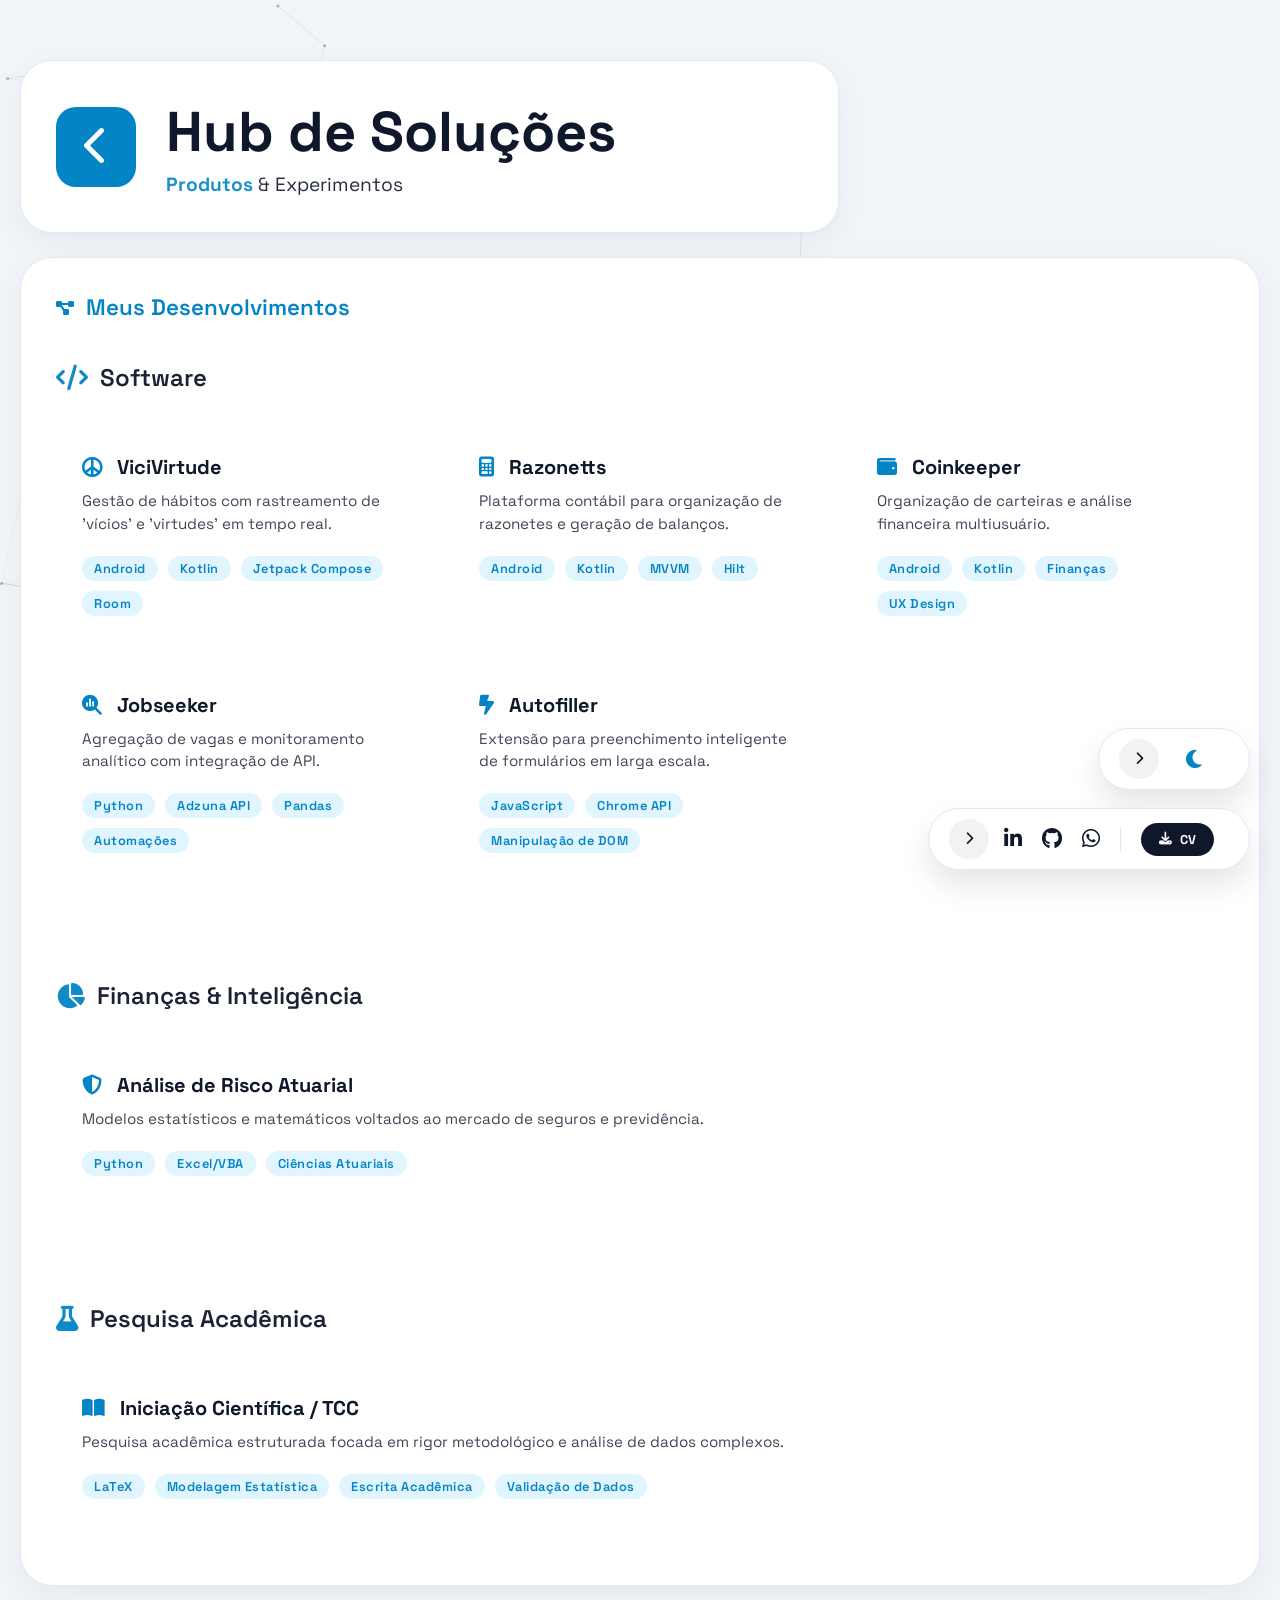
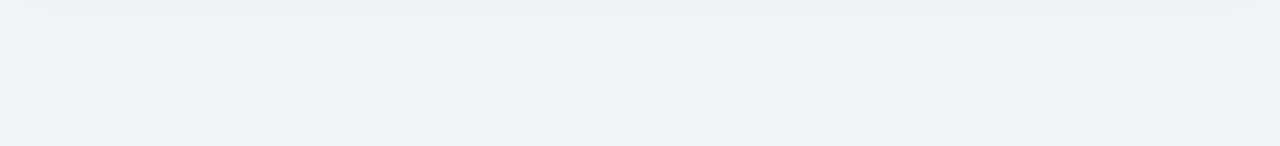
==== commit a8c2376b: "ui changes, info changes" ====
--- a/projetos.html
+++ b/projetos.html
@@ -57,12 +57,54 @@
 
             <!-- Cluster 1: Engenharia de Software -->
             <div class="cluster-section">
-                <h4 class="cluster-title"><i class="fa-solid fa-code"></i> Engenharia de Software</h4>
+                <h4 class="cluster-title"><i class="fa-solid fa-code"></i> Software</h4>
                 <div class="projects-grid-container">
+                    <div class="project-module" data-modal="tpl-vicivirtude">
+                        <div class="project-header">
+                            <h4><i class="fa-solid fa-peace"
+                                    style="color:var(--accent); margin-right:10px;"></i> ViciVirtude</h4>
+                        </div>
+                        <p>Gestão de hábitos com rastreamento de 'vícios' e 'virtudes' em tempo real.</p>
+                        <div class="tech-badges">
+                            <span class="tech-badge">Android</span>
+                            <span class="tech-badge">Kotlin</span>
+                            <span class="tech-badge">Jetpack Compose</span>
+                            <span class="tech-badge">Room</span>
+                        </div>
+                    </div>
+
+                    <div class="project-module" data-modal="tpl-razonetts">
+                        <div class="project-header">
+                            <h4><i class="fa-solid fa-calculator"
+                                    style="color:var(--accent); margin-right:10px;"></i> Razonetts</h4>
+                        </div>
+                        <p>Plataforma contábil para organização de razonetes e geração de balanços.</p>
+                        <div class="tech-badges">
+                            <span class="tech-badge">Android</span>
+                            <span class="tech-badge">Kotlin</span>
+                            <span class="tech-badge">MVVM</span>
+                            <span class="tech-badge">Hilt</span>
+                        </div>
+                    </div>
+
+                    <div class="project-module" data-modal="tpl-coinkeeper">
+                        <div class="project-header">
+                            <h4><i class="fa-solid fa-wallet"
+                                    style="color:var(--accent); margin-right:10px;"></i> Coinkeeper</h4>
+                        </div>
+                        <p>Organização de carteiras e análise financeira multiusuário.</p>
+                        <div class="tech-badges">
+                            <span class="tech-badge">Android</span>
+                            <span class="tech-badge">Kotlin</span>
+                            <span class="tech-badge">Finanças</span>
+                            <span class="tech-badge">UX Design</span>
+                        </div>
+                    </div>
+
                     <div class="project-module" data-modal="tpl-jobseeker">
                         <div class="project-header">
                             <h4><i class="fa-solid fa-magnifying-glass-chart"
-                                    style="color:var(--accent); margin-right:10px;"></i> Starlight Jobseeker</h4>
+                                    style="color:var(--accent); margin-right:10px;"></i> Jobseeker</h4>
                         </div>
                         <p>Agregação de vagas e monitoramento analítico com integração de API.</p>
                         <div class="tech-badges">
@@ -76,7 +118,7 @@
                     <div class="project-module" data-modal="tpl-autofill">
                         <div class="project-header">
                             <h4><i class="fa-solid fa-bolt-lightning"
-                                    style="color:var(--accent); margin-right:10px;"></i> Starlight Autofiller</h4>
+                                    style="color:var(--accent); margin-right:10px;"></i> Autofiller</h4>
                         </div>
                         <p>Extensão para preenchimento inteligente de formulários em larga escala.</p>
                         <div class="tech-badges">
@@ -101,7 +143,7 @@
                     </div>
                     <p>Modelos estatísticos e matemáticos voltados ao mercado de seguros e previdência.</p>
                     <div class="tech-badges">
-                        <span class="tech-badge">R</span>
+                        <span class="tech-badge">Python</span>
                         <span class="tech-badge">Excel/VBA</span>
                         <span class="tech-badge">Ciências Atuariais</span>
                     </div>
@@ -143,9 +185,51 @@
         </div>
     </div>
 
+    <template id="tpl-vicivirtude">
+        <div style="margin-bottom: 25px;">
+            <h2 style="font-size: 2rem;"><i class="fa-solid fa-peace" style="color:var(--accent); margin-right: 15px;"></i> ViciVirtude</h2>
+        </div>
+        <div class="modal-section">
+            <h3>O Desafio</h3>
+            <p>Acompanhar hábitos exige persistência e clareza. Muitos aplicativos focam apenas no positivo, ignorando a necessidade de monitorar e reduzir hábitos negativos (vicios) de forma equilibrada.</p>
+        </div>
+        <div class="modal-section">
+            <h3>O Impacto</h3>
+            <p>Oferece uma visão dualística do comportamento do usuário, permitindo o registro imediato de eventos e visualização de streaks (sequências), promovendo o autoconhecimento e a disciplina através de lembretes inteligentes.</p>
+        </div>
+    </template>
+
+    <template id="tpl-razonetts">
+        <div style="margin-bottom: 25px;">
+            <h2 style="font-size: 2rem;"><i class="fa-solid fa-calculator" style="color:var(--accent); margin-right: 15px;"></i> Razonetts</h2>
+        </div>
+        <div class="modal-section">
+            <h3>O Desafio</h3>
+            <p>O ensino e a prática contábil muitas vezes dependem de processos manuais lentos. Havia a carência de uma ferramenta mobile ágil para estruturar razonetes (T-accounts) e visualizar o fluxo financeiro instantaneamente.</p>
+        </div>
+        <div class="modal-section">
+            <h3>O Impacto</h3>
+            <p>Transforma a organização contábil em um processo intuitivo, permitindo a geração de relatórios detalhados e facilitando o aprendizado e a gestão de instituições através de uma interface técnica e minimalista.</p>
+        </div>
+    </template>
+
+    <template id="tpl-coinkeeper">
+        <div style="margin-bottom: 25px;">
+            <h2 style="font-size: 2rem;"><i class="fa-solid fa-wallet" style="color:var(--accent); margin-right: 15px;"></i> Coinkeeper</h2>
+        </div>
+        <div class="modal-section">
+            <h3>O Desafio</h3>
+            <p>Gerenciar múltiplas carteiras e analisar fluxos de renda em ambientes compartilhados ou individuais pode ser caótico sem uma centralização inteligente de dados financeiros.</p>
+        </div>
+        <div class="modal-section">
+            <h3>O Impacto</h3>
+            <p>Proporciona controle financeiro absoluto através de uma interface moderna, convertendo registros cotidianos em inteligência de suporte à decisão para melhor gestão de recursos e planejamento pessoal.</p>
+        </div>
+    </template>
+
     <template id="tpl-jobseeker">
-        <h2 style="margin-bottom: 20px; font-size: 1.8rem;"><i class="fa-solid fa-cogs"
-                style="color:var(--accent); margin-right: 15px;"></i> Starlight Jobseeker</h2>
+        <h2 style="margin-bottom: 20px; font-size: 1.8rem;"><i class="fa-solid fa-magnifying-glass-chart"
+                style="color:var(--accent); margin-right: 15px;"></i> Jobseeker</h2>
         <div class="modal-section">
             <h3>O Desafio</h3>
             <p>A fragmentação de vagas em plataformas distintas dificultava o monitoramento e a análise quantitativa do
@@ -153,12 +237,6 @@
                 analíticos de forma escalável.</p>
         </div>
         <div class="modal-section">
-            <h3>A Engenharia</h3>
-            <p>Construída em Python, a aplicação consome a API da Adzuna, filtrando requisições em tempo real. Os dados
-                são estruturados com Pandas e disponibilizados em um dashboard interativo para análise exploratória e
-                rastreamento de aplicações.</p>
-        </div>
-        <div class="modal-section">
             <h3>O Impacto</h3>
             <p>Redução drástica no tempo gasto na busca manual de vagas, gerando um repositório centralizado que permite
                 visão estratégica e exportação automatizada para acompanhamento do funil de candidaturas.</p>
@@ -166,18 +244,12 @@
     </template>
 
     <template id="tpl-autofill">
-        <h2 style="margin-bottom: 20px; font-size: 1.8rem;"><i class="fa-solid fa-bolt"
-                style="color:var(--accent); margin-right: 15px;"></i> Starlight Autofill</h2>
+        <h2 style="margin-bottom: 20px; font-size: 1.8rem;"><i class="fa-solid fa-bolt-lightning"
+                style="color:var(--accent); margin-right: 15px;"></i> Autofiller</h2>
         <div class="modal-section">
             <h3>O Desafio</h3>
             <p>Processos seletivos exigem o preenchimento repetitivo de formulários extensos. A tarefa consumia tempo
                 excessivo e era propensa a erros de digitação.</p>
-        </div>
-        <div class="modal-section">
-            <h3>A Engenharia</h3>
-            <p>Extensão baseada em JavaScript Vanilla e Chrome API. O script injeta lógica de mapeamento no DOM,
-                identificando campos de formulário por heurísticas e auto-preenchendo dados armazenados no navegador.
-            </p>
         </div>
         <div class="modal-section">
             <h3>O Impacto</h3>
--- a/style.css
+++ b/style.css
@@ -1,19 +1,21 @@
 :root {
-    --bg-white: #ffffff;
+    --bg-page: #f1f5f9;
+    --card-bg: #ffffff;
+    --card-text: #0f172a;
+    --card-border: #e2e8f0;
+    --accent: #0284c7;
     --navy: #0f172a;
     --navy-light: #1e293b;
+    --transition: all 0.3s cubic-bezier(0.4, 0, 0.2, 1);
+    --glass-opacity: 1;
+}
+
+[data-theme="dark"] {
+    --bg-page: #020617;
+    --card-bg: rgba(15, 23, 42, 0.85);
+    --card-text: #ffffff;
+    --card-border: rgba(255, 255, 255, 0.08);
     --accent: #38bdf8;
-    --gray-light: #f1f5f9;
-    --border: #e2e8f0;
-    --transition: all 0.3s cubic-bezier(0.4, 0, 0.2, 1);
-    --card-border: transparent;
-}
-
-[data-theme="dark"] {
-    --bg-white: #020617; 
-    --navy: #0f172a; 
-    --navy-light: #1e293b;
-    --card-border: rgba(255, 255, 255, 0.08); 
 }
 
 /* Fundo Dinâmico & Cursor */
@@ -30,8 +32,8 @@
 * { margin: 0; padding: 0; box-sizing: border-box; }
 body {
     font-family: 'Space Grotesk', sans-serif;
-    background-color: var(--bg-white);
-    color: var(--navy);
+    background-color: var(--bg-page);
+    color: var(--card-text);
     min-height: 100vh;
     padding: 60px 20px 160px;
     display: flex;
@@ -73,16 +75,16 @@
 
 /* Base Bento Card Components */
 .bento-card {
-    background: rgba(15, 23, 42, 0.85); /* Navy translúcido */
+    background: var(--card-bg);
     backdrop-filter: blur(12px);
     -webkit-backdrop-filter: blur(12px);
-    color: white;
+    color: var(--card-text);
     border-radius: 32px;
     padding: 35px;
     text-decoration: none;
     transition: var(--transition);
-    border: 1px solid rgba(255, 255, 255, 0.08);
-    box-shadow: 0 10px 30px rgba(0, 0, 0, 0.15);
+    border: 1px solid var(--card-border);
+    box-shadow: 0 10px 30px rgba(0, 0, 0, 0.05);
 }
 .bento-card:hover { 
     transform: translateY(-5px); 
@@ -98,13 +100,13 @@
 .hero-icon-container {
     width: 80px;
     height: 80px;
-    background: rgba(56, 189, 248, 0.1);
+    background: var(--accent);
+    color: white;
     border-radius: 20px;
     display: flex;
     align-items: center;
     justify-content: center;
     font-size: 2.5rem;
-    color: var(--accent);
     flex-shrink: 0;
 }
 .hero-content h1 { font-size: 3.5rem; margin-bottom: 5px; }
@@ -129,7 +131,7 @@
     margin-bottom: 25px; 
     color: var(--accent); 
 }
-.card-title-icon h3 { font-size: 1.4rem; font-weight: 600; color: white; }
+.card-title-icon h3 { font-size: 1.4rem; font-weight: 600; color: inherit; }
 
 /* Sidebar Elements */
 .about-card p {
@@ -241,7 +243,7 @@
     gap: 6px;
     background: none;
     border: none;
-    color: white;
+    color: var(--card-text);
     opacity: 0.6;
     font-family: inherit;
     font-size: 0.9rem;
@@ -269,7 +271,7 @@
 .timeline-content li::before { content: "•"; color: var(--accent); font-weight: bold; position: absolute; left: 0; top: 0; }
 
 /* Main Content: Project Stack */
-.projects-card { background: linear-gradient(135deg, var(--navy) 0%, #162241 100%); }
+.projects-card { /* Removed specific gradient for consistency */ }
 .project-stack {
     display: flex;
     flex-direction: column;
@@ -282,7 +284,7 @@
 }
 .cluster-title {
     font-size: 1.5rem;
-    color: white;
+    color: var(--card-text);
     margin-bottom: 35px; /* Distanciamento extra exigido */
     margin-top: 15px;
     display: flex;
@@ -329,19 +331,19 @@
     pointer-events: all;
 }
 .project-modal-content {
-    background: var(--navy);
+    background: var(--bg-page);
     width: 90%;
     max-width: 700px;
     max-height: 90vh;
     overflow-y: auto;
     border-radius: 20px;
     padding: 40px;
-    border: 1px solid rgba(255, 255, 255, 0.1);
+    border: 1px solid var(--card-border);
     box-shadow: 0 25px 50px rgba(0,0,0,0.5);
     transform: translateY(30px) scale(0.95);
     transition: all 0.4s cubic-bezier(0.25, 1, 0.5, 1);
     position: relative;
-    color: white;
+    color: var(--card-text);
 }
 .project-modal-overlay.active .project-modal-content {
     transform: translateY(0) scale(1);
@@ -351,7 +353,7 @@
     top: 20px; right: 20px;
     background: transparent;
     border: none;
-    color: white;
+    color: var(--card-text);
     font-size: 1.5rem;
     cursor: pointer;
     transition: var(--transition);
@@ -361,7 +363,7 @@
 .modal-section h3 { font-size: 1.2rem; color: var(--accent); margin-bottom: 10px; display: flex; align-items: center; gap: 10px; }
 .modal-section p { font-size: 1rem; line-height: 1.6; opacity: 0.85; }
 
-.project-header h4 { font-size: 1.25rem; font-weight: 700; color: white; }
+.project-header h4 { font-size: 1.25rem; font-weight: 700; color: var(--card-text); }
 .repo-link { color: var(--accent); font-size: 1.2rem; opacity: 0.8; transition: var(--transition); }
 .repo-link:hover { opacity: 1; transform: scale(1.1); }
 .project-module p { font-size: 0.95rem; line-height: 1.5; opacity: 0.8; margin-bottom: 20px; }
@@ -374,14 +376,16 @@
     bottom: 30px;
     right: 30px;
     display: flex;
-    background: var(--navy);
+    background: var(--card-bg);
+    backdrop-filter: blur(20px);
+    -webkit-backdrop-filter: blur(20px);
     border-radius: 50px;
     padding: 10px 20px;
-    box-shadow: 0 15px 30px rgba(15, 23, 42, 0.2);
+    box-shadow: 0 15px 30px rgba(0, 0, 0, 0.1);
     z-index: 1000;
     align-items: center;
     transition: all 0.5s cubic-bezier(0.4, 0, 0.2, 1);
-    border: 1px solid rgba(255, 255, 255, 0.1);
+    border: 1px solid var(--card-border);
 }
 
 /* THEME TOGGLE BTN */
@@ -409,7 +413,7 @@
 
 .action-dock.retracted { transform: translateX(calc(100% - 40px)); }
 .dock-toggle {
-    background: rgba(255,255,255,0.05); border: none; color: white;
+    background: rgba(0,0,0,0.05); border: none; color: var(--card-text);
     width: 40px; height: 40px; border-radius: 50%; cursor: pointer;
     display: flex; align-items: center; justify-content: center;
     transition: var(--transition); flex-shrink: 0;
@@ -419,10 +423,10 @@
 .dock-toggle i { transition: transform 0.4s cubic-bezier(0.4, 0, 0.2, 1); }
 .action-dock.retracted .dock-toggle i { transform: rotate(180deg); }
 .dock-wrapper { display: flex; align-items: center; gap: 20px; padding-right: 15px; }
-.dock-wrapper a { color: white; font-size: 1.3rem; transition: var(--transition); text-decoration: none; }
+.dock-wrapper a { color: var(--card-text); font-size: 1.3rem; transition: var(--transition); text-decoration: none; }
 .dock-wrapper a:hover { color: var(--accent); transform: scale(1.2); }
-.dock-sep { width: 1px; height: 25px; background: rgba(255,255,255,0.2); }
-.dock-cv { background: white; color: var(--navy) !important; padding: 8px 18px; border-radius: 20px; font-size: 0.8rem !important; font-weight: 700; display: flex; align-items: center; gap: 8px; }
+.dock-sep { width: 1px; height: 25px; background: var(--card-border); }
+.dock-cv { background: var(--navy); color: white !important; padding: 8px 18px; border-radius: 20px; font-size: 0.8rem !important; font-weight: 700; display: flex; align-items: center; gap: 8px; }
 
 /* Responsividade Mobile */
 @media (max-width: 768px) {
